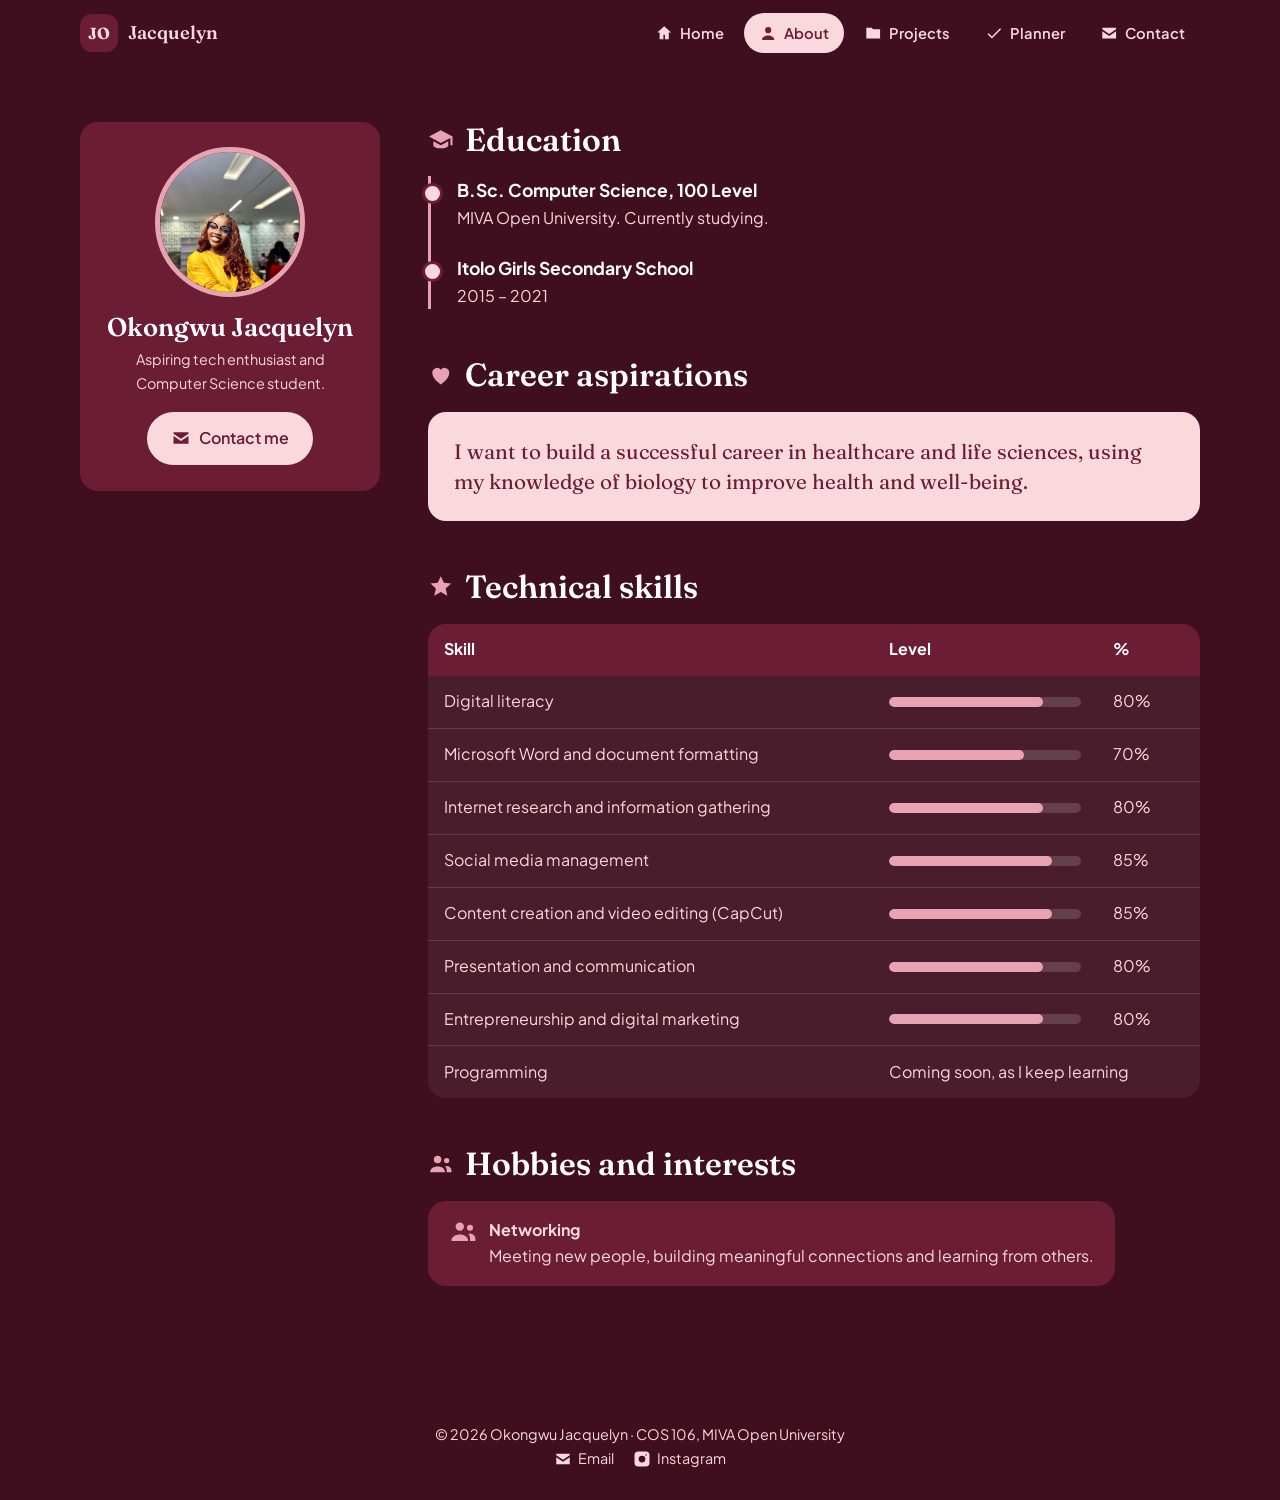
==== about.html @ 9e1f43c0 "Add files via upload" ====
<!DOCTYPE html>
<html lang="en"><head><meta charset="UTF-8"><meta name="viewport" content="width=device-width,initial-scale=1">
<title>About | Okongwu Jacquelyn</title>
<link rel="preconnect" href="https://fonts.googleapis.com"><link rel="preconnect" href="https://fonts.gstatic.com" crossorigin>
<link href="https://fonts.googleapis.com/css2?family=Fraunces:wght@500;600&family=Plus+Jakarta+Sans:wght@400;600&display=swap" rel="stylesheet">
<link rel="stylesheet" href="css/style.css"></head>
<body class="about">
<header class="nav"><div class="wrap"><a class="logo" href="index.html"><b>JO</b>Jacquelyn</a>
<button class="menu-btn" aria-label="Menu" aria-expanded="false"><svg class="ic"><use href="#i-list"/></svg></button>
<nav aria-label="Main"><ul><li><a href="index.html"><svg class="ic"><use href="#i-home"/></svg>Home</a></li><li><a href="about.html" aria-current="page"><svg class="ic"><use href="#i-user"/></svg>About</a></li><li><a href="projects.html"><svg class="ic"><use href="#i-folder"/></svg>Projects</a></li><li><a href="planner.html"><svg class="ic"><use href="#i-check"/></svg>Planner</a></li><li><a href="contact.html"><svg class="ic"><use href="#i-mail"/></svg>Contact</a></li></ul></nav></div></header>
<main>
<div class="wrap about-grid"><aside class="side"><img src="images/jacquelyn.jpeg" alt="Okongwu Jacquelyn"><h1>Okongwu Jacquelyn</h1><p>Aspiring tech enthusiast and Computer Science student.</p><a class="btn alt" href="contact.html"><svg class="ic"><use href="#i-mail"/></svg>Contact me</a></aside>
<div>
<section><h2><svg class="ic"><use href="#i-cap"/></svg>Education</h2><ol class="tl">
<li><strong>B.Sc. Computer Science, 100 Level</strong>MIVA Open University. Currently studying.</li>
<li><strong>Itolo Girls Secondary School</strong>2015 – 2021</li></ol></section>
<section><h2><svg class="ic"><use href="#i-heart"/></svg>Career aspirations</h2><p class="quote">I want to build a successful career in healthcare and life sciences, using my knowledge of biology to improve health and well-being.</p></section>
<section><h2><svg class="ic"><use href="#i-star"/></svg>Technical skills</h2>
<table class="tbl"><caption class="sr" style="position:absolute;left:-9999px">Skills and proficiency</caption><thead><tr><th scope="col">Skill</th><th scope="col">Level</th><th scope="col">%</th></tr></thead><tbody><tr><td>Digital literacy</td><td><div class="bar" role="img" aria-label="80 percent"><i data-w="80"></i></div></td><td>80%</td></tr><tr><td>Microsoft Word and document formatting</td><td><div class="bar" role="img" aria-label="70 percent"><i data-w="70"></i></div></td><td>70%</td></tr><tr><td>Internet research and information gathering</td><td><div class="bar" role="img" aria-label="80 percent"><i data-w="80"></i></div></td><td>80%</td></tr><tr><td>Social media management</td><td><div class="bar" role="img" aria-label="85 percent"><i data-w="85"></i></div></td><td>85%</td></tr><tr><td>Content creation and video editing (CapCut)</td><td><div class="bar" role="img" aria-label="85 percent"><i data-w="85"></i></div></td><td>85%</td></tr><tr><td>Presentation and communication</td><td><div class="bar" role="img" aria-label="80 percent"><i data-w="80"></i></div></td><td>80%</td></tr><tr><td>Entrepreneurship and digital marketing</td><td><div class="bar" role="img" aria-label="80 percent"><i data-w="80"></i></div></td><td>80%</td></tr>
<tr><td>Programming</td><td colspan="2">Coming soon, as I keep learning</td></tr></tbody></table></section>
<section><h2><svg class="ic"><use href="#i-users"/></svg>Hobbies and interests</h2><ul class="hob"><li><svg class="ic"><use href="#i-users"/></svg><div><strong>Networking</strong><br>Meeting new people, building meaningful connections and learning from others.</div></li></ul></section>
</div></div></main>
<footer class="foot"><p>&copy; 2026 Okongwu Jacquelyn · COS 106, MIVA Open University</p>
<p><a href="mailto:j.okongwu0337@miva.edu.ng"><svg class="ic"><use href="#i-mail"/></svg>Email</a><a href="https://instagram.com/Jackie_zinny"><svg class="ic"><use href="#i-insta"/></svg>Instagram</a></p></footer>
<script src="js/main.js"></script></body></html>
---- css/style.css ----
:root{--wine:#6B1D34;--deep:#3F0F20;--blush:#F9D9DE;--mist:#FFF1F3;--rose:#E8A3B3;--ink:#2A1119;--r:18px}
*{box-sizing:border-box;margin:0;padding:0}
html{scroll-behavior:smooth}
body{font-family:'Plus Jakarta Sans',system-ui,sans-serif;color:var(--ink);line-height:1.65;background:var(--mist)}
h1,h2,h3{font-family:'Fraunces',Georgia,serif;line-height:1.1;font-weight:600}
img,svg{max-width:100%;display:block}
a{color:inherit}
.ic{width:1.25em;height:1.25em;fill:currentColor;flex:none}
:focus-visible{outline:3px solid var(--rose);outline-offset:3px}
.wrap{width:min(1120px,92%);margin-inline:auto}
.btn{display:inline-flex;align-items:center;gap:.5rem;padding:.85rem 1.5rem;border-radius:99px;background:var(--wine);color:#fff;font-weight:600;text-decoration:none;border:0;cursor:pointer;font:inherit;font-weight:600;transition:transform .2s,background .2s}
.btn:hover{background:var(--deep);transform:translateY(-2px)}
.btn.alt{background:var(--blush);color:var(--wine)}
/* nav */
header.nav{position:sticky;top:0;z-index:20;background:rgba(255,241,243,.92);backdrop-filter:blur(10px)}
.nav .wrap{display:flex;align-items:center;justify-content:space-between;padding:.8rem 0}
.logo{display:flex;align-items:center;gap:.6rem;font-family:'Fraunces',serif;font-weight:600;font-size:1.15rem;text-decoration:none;color:var(--wine)}
.logo b{display:grid;place-items:center;width:38px;height:38px;border-radius:12px;background:var(--wine);color:var(--blush);font-size:1rem}
.nav ul{display:flex;gap:.3rem;list-style:none}
.nav ul a{display:flex;align-items:center;gap:.4rem;padding:.5rem .95rem;border-radius:99px;text-decoration:none;font-weight:600;font-size:.92rem;color:var(--wine);transition:background .2s,color .2s}
.nav ul a:hover{background:var(--blush)}
.nav ul a[aria-current=page]{background:var(--wine);color:#fff}
.menu-btn{display:none;background:var(--wine);color:#fff;border:0;border-radius:12px;width:42px;height:42px;cursor:pointer}
footer.foot{background:var(--deep);color:var(--blush);padding:1.6rem 0;text-align:center;font-size:.9rem}
footer.foot a{display:inline-flex;gap:.4rem;align-items:center;margin:0 .6rem;text-decoration:none}
@media(max-width:760px){.menu-btn{display:grid;place-items:center}.nav ul{display:none;position:absolute;top:100%;left:0;right:0;flex-direction:column;background:var(--mist);padding:.8rem 4%;box-shadow:0 14px 24px rgba(63,15,32,.15)}.nav ul.open{display:flex}}
@media(prefers-reduced-motion:reduce){.chip{animation:none}}

/* ===== HOME: blush hero with arch portrait ===== */
.home{background:linear-gradient(160deg,#FFF1F3 40%,#F9D9DE)}
.hero{display:grid;grid-template-columns:1.1fr .9fr;gap:3rem;align-items:center;padding:4rem 0 3rem}
.hero h1{font-size:clamp(2.6rem,6vw,4.8rem);color:var(--wine);margin:.8rem 0 1.2rem}
.hero p{max-width:52ch;font-size:1.08rem}
.pill{display:inline-flex;gap:.5rem;align-items:center;background:#fff;color:var(--wine);padding:.4rem 1rem;border-radius:99px;font-weight:600;font-size:.9rem}
.cta{display:flex;gap:.8rem;flex-wrap:wrap;margin-top:1.8rem}
.arch{position:relative;justify-self:center;width:min(380px,85%)}
.arch::before{content:"";position:absolute;inset:-18px -18px 18px 18px;background:var(--wine);border-radius:999px 999px 28px 28px}
.arch img{position:relative;width:100%;aspect-ratio:4/5;object-fit:cover;object-position:50% 25%;border-radius:999px 999px 28px 28px;animation:rise 1s ease both}
@keyframes rise{from{opacity:0;transform:translateY(24px)}to{opacity:1;transform:none}}
.chip{position:absolute;z-index:2;background:#fff;color:var(--wine);padding:.5rem .9rem;border-radius:14px;font-weight:600;font-size:.85rem;display:flex;gap:.4rem;align-items:center;box-shadow:0 10px 24px rgba(107,29,52,.18);animation:float 4s ease-in-out infinite}
.chip.a{left:-34px;bottom:90px}.chip.b{right:-24px;top:50px;animation-delay:1.5s}
@keyframes float{50%{transform:translateY(-8px)}}
.about-strip{background:var(--wine);color:var(--blush);border-radius:var(--r);padding:2.4rem;display:grid;grid-template-columns:1fr auto;gap:2rem;align-items:center}
.about-strip h2{color:#fff;margin-bottom:.6rem}
.audio-box{background:rgba(255,255,255,.12);border-radius:14px;padding:1rem;font-size:.85rem}
.audio-box audio{margin-top:.4rem;width:100%;max-width:260px}
.tiles{display:grid;grid-template-columns:repeat(auto-fit,minmax(200px,1fr));gap:1rem;padding:2.5rem 0 4rem}
.tile{background:#fff;border-radius:var(--r);padding:1.4rem;text-decoration:none;display:grid;gap:.5rem;transition:transform .25s,background .25s}
.tile:hover{transform:translateY(-6px);background:var(--blush)}
.tile .ic{width:2.2rem;height:2.2rem;color:var(--wine)}
.tile h3{font-size:1.2rem;color:var(--wine)}
@media(max-width:820px){.hero{grid-template-columns:1fr;padding-top:2rem}.arch{order:-1}.about-strip{grid-template-columns:1fr}}

/* ===== ABOUT: wine sidebar + timeline ===== */
.about{background:var(--deep);color:var(--blush)}
.about header.nav{background:rgba(63,15,32,.92)}
.about .logo,.about .nav ul a{color:var(--blush)}
.about .nav ul a:hover{background:rgba(255,255,255,.12)}
.about .nav ul a[aria-current=page]{background:var(--blush);color:var(--wine)}
.about .menu-btn{background:var(--blush);color:var(--wine)}
@media(max-width:760px){.about .nav ul{background:var(--deep)}}
.about-grid{display:grid;grid-template-columns:300px 1fr;gap:3rem;padding:3.5rem 0 4rem;align-items:start}
.side{position:sticky;top:90px;background:var(--wine);border-radius:var(--r);padding:1.6rem;text-align:center}
.side img{width:150px;height:150px;border-radius:50%;object-fit:cover;object-position:50% 20%;margin:0 auto 1rem;border:5px solid var(--rose)}
.side h1{font-size:1.6rem;color:#fff}
.side p{font-size:.9rem;margin:.4rem 0 1rem}
.about section{margin-bottom:3rem}
.about h2{font-size:2rem;color:#fff;display:flex;gap:.7rem;align-items:center;margin-bottom:1.2rem}
.about h2 .ic{color:var(--rose);width:1.6rem;height:1.6rem}
.tl{list-style:none;border-left:3px solid var(--rose);padding-left:1.6rem}
.tl li{position:relative;margin-bottom:1.4rem}
.tl li::before{content:"";position:absolute;left:calc(-1.6rem - 9px);top:.45rem;width:15px;height:15px;border-radius:50%;background:var(--blush);border:3px solid var(--wine)}
.tl strong{color:#fff;font-size:1.1rem;display:block}
.quote{background:var(--blush);color:var(--wine);padding:1.6rem;border-radius:var(--r);font-family:'Fraunces',serif;font-size:1.3rem;line-height:1.4}
.tbl{width:100%;border-collapse:collapse;background:rgba(255,255,255,.06);border-radius:var(--r);overflow:hidden}
.tbl th,.tbl td{padding:.8rem 1rem;text-align:left}
.tbl th{background:var(--wine);color:#fff}
.tbl tr+tr td{border-top:1px solid rgba(249,217,222,.15)}
.bar{height:10px;background:rgba(255,255,255,.15);border-radius:9px;overflow:hidden;min-width:120px}
.bar i{display:block;height:100%;background:var(--rose);border-radius:9px;width:0;transition:width 1.2s ease}
.hob{display:flex;gap:1rem;flex-wrap:wrap;list-style:none}
.hob li{background:var(--wine);border-radius:var(--r);padding:1rem 1.3rem;display:flex;gap:.7rem}
.hob .ic{color:var(--rose);width:1.8rem;height:1.8rem}
@media(max-width:860px){.about-grid{grid-template-columns:1fr}.side{position:static}}

/* ===== PROJECTS: alternating showcase on white ===== */
.projects{background:#fff}
.ph{padding:4rem 0 1rem;text-align:center}
.ph h1{font-size:clamp(2.4rem,5vw,4rem);color:var(--wine)}
.ph p{max-width:55ch;margin:1rem auto 0}
.proj{display:grid;grid-template-columns:1.1fr 1fr;gap:3rem;align-items:center;padding:3rem 0}
.proj:nth-of-type(even) .shot{order:2}
.shot{background:var(--blush);border-radius:28px;padding:1.2rem;transition:transform .3s}
.shot:hover{transform:rotate(-1.5deg) scale(1.02)}
.shot img{border-radius:16px;width:100%}
.proj h2{font-size:2.1rem;color:var(--wine);margin:.6rem 0}
.tags{display:flex;gap:.5rem;flex-wrap:wrap;list-style:none;margin:1rem 0 1.4rem}
.tags li{background:var(--mist);color:var(--wine);border:2px solid var(--blush);padding:.25rem .8rem;border-radius:99px;font-size:.82rem;font-weight:600}
.links{display:flex;gap:.7rem;flex-wrap:wrap}
@media(max-width:820px){.proj{grid-template-columns:1fr;gap:1.4rem}.proj:nth-of-type(even) .shot{order:0}}

/* ===== PLANNER: app dashboard ===== */
.planner{background:#F4E4E8}
.dash{display:grid;grid-template-columns:260px 1fr;gap:1.5rem;padding:2.5rem 0 4rem;align-items:start}
.panel{background:#fff;border-radius:var(--r);padding:1.4rem}
.stat{display:flex;align-items:center;gap:.8rem;padding:.8rem 0;border-bottom:1px solid var(--blush)}
.stat:last-of-type{border:0}
.stat .ic{width:2.4rem;height:2.4rem;padding:.55rem;background:var(--blush);color:var(--wine);border-radius:12px}
.stat b{font-family:'Fraunces',serif;font-size:1.6rem;color:var(--wine);display:block;line-height:1}
.filters{display:grid;gap:.4rem;margin-top:1rem}
.filters button{padding:.6rem 1rem;border:0;border-radius:12px;background:var(--mist);color:var(--wine);font:inherit;font-weight:600;text-align:left;cursor:pointer}
.filters button.on{background:var(--wine);color:#fff}
.add{display:grid;grid-template-columns:1fr 150px 130px auto;gap:.6rem;margin-bottom:1.2rem}
.add input,.add select{padding:.8rem 1rem;border:2px solid var(--blush);border-radius:12px;font:inherit;background:var(--mist);min-width:0}
.add input:focus,.add select:focus{border-color:var(--wine);outline:0}
.tasks{list-style:none;display:grid;gap:.6rem}
.task{display:flex;align-items:center;gap:.8rem;padding:.85rem 1rem;background:var(--mist);border-radius:14px;border-left:6px solid var(--rose);animation:rise .35s ease both}
.task.high{border-color:var(--wine)}.task.low{border-color:var(--blush)}
.task input{width:20px;height:20px;accent-color:var(--wine)}
.task span{flex:1}.task small{display:block;color:#8a5a68}
.task.done span{text-decoration:line-through;opacity:.5}
.task button{background:none;border:0;color:var(--wine);cursor:pointer;padding:.4rem;border-radius:8px}
.task button:hover{background:var(--blush)}
.empty{text-align:center;padding:2rem;color:#8a5a68}
.err{color:#b3123f;font-size:.85rem;min-height:1.2em}
.sched{margin-top:1.5rem;width:100%;border-collapse:collapse;font-size:.88rem}
.sched th,.sched td{padding:.55rem;border:1px solid var(--blush);text-align:center}
.sched th{background:var(--wine);color:#fff}
@media(max-width:860px){.dash{grid-template-columns:1fr}.add{grid-template-columns:1fr 1fr}.add input:first-child{grid-column:1/-1}}

/* ===== CONTACT: split screen ===== */
.contact{background:var(--blush)}
.split{display:grid;grid-template-columns:.85fr 1.15fr;min-height:calc(100vh - 140px)}
.info{background:var(--wine);color:var(--blush);padding:4rem 12%;display:flex;flex-direction:column;justify-content:center;gap:1.4rem}
.info h1{font-size:clamp(2.2rem,4vw,3.4rem);color:#fff}
.info a{display:flex;gap:.9rem;align-items:center;text-decoration:none;word-break:break-all}
.info a .ic{width:2.6rem;height:2.6rem;padding:.65rem;background:var(--deep);border-radius:50%}
.form-side{padding:4rem 10%;display:flex;align-items:center}
form{width:100%;background:#fff;border-radius:28px;padding:2.2rem;display:grid;gap:1rem}
label{font-weight:600;color:var(--wine);display:grid;gap:.35rem}
form input,form textarea{padding:.85rem 1rem;border:2px solid var(--blush);border-radius:14px;font:inherit;background:var(--mist);width:100%}
form input:focus,form textarea:focus{border-color:var(--wine);outline:0}
form .bad{border-color:#b3123f}
#ok{background:var(--mist);color:var(--wine);border-radius:14px;padding:1rem;font-weight:600;display:none}
@media(max-width:860px){.split{grid-template-columns:1fr}.info{padding:3rem 6%}.form-side{padding:2rem 4%}}

/* ===== Animations and transitions ===== */
@keyframes fade{from{opacity:0}to{opacity:1}}
@keyframes slideIn{from{opacity:0;transform:translateX(-40px)}to{opacity:1;transform:none}}
@keyframes pop{from{opacity:0;transform:scale(.9) translateY(20px)}to{opacity:1;transform:none}}
body{animation:fade .8s ease both}
.hero>div:first-child>*,.ph>*,.info>*,.side{animation:slideIn .8s ease both}
.hero>div:first-child>*:nth-child(2),.ph>*:nth-child(2),.info>*:nth-child(2){animation-delay:.15s}
.hero>div:first-child>*:nth-child(3),.info>*:nth-child(3){animation-delay:.3s}
.hero>div:first-child>*:nth-child(4),.info>*:nth-child(4){animation-delay:.45s}
.tile,.proj,.panel,form,.hob li,.tl li{animation:pop .7s ease both}
.tile:nth-child(2),.tl li:nth-child(2){animation-delay:.15s}.tile:nth-child(3){animation-delay:.3s}.tile:nth-child(4){animation-delay:.45s}
.proj:nth-of-type(2){animation-delay:.2s}.proj:nth-of-type(3){animation-delay:.4s}
.tile .ic,.stat .ic,.hob .ic{transition:transform .3s}
.tile:hover .ic,.stat:hover .ic{transform:rotate(-10deg) scale(1.2)}
.task{transition:transform .2s,box-shadow .2s}.task:hover{transform:translateX(6px);box-shadow:0 6px 16px rgba(107,29,52,.12)}
.filters button,.logo b,.info a .ic,footer.foot a{transition:all .25s}
.filters button:hover{background:var(--blush)}.logo:hover b{transform:rotate(-8deg)}
.info a:hover .ic{background:var(--rose);color:var(--wine);transform:scale(1.1)}
footer.foot a:hover{color:#fff;transform:translateY(-2px)}
form input,form textarea,.add input,.add select{transition:border-color .25s,box-shadow .25s}
form input:focus,form textarea:focus,.add input:focus{box-shadow:0 0 0 4px rgba(232,163,179,.4)}
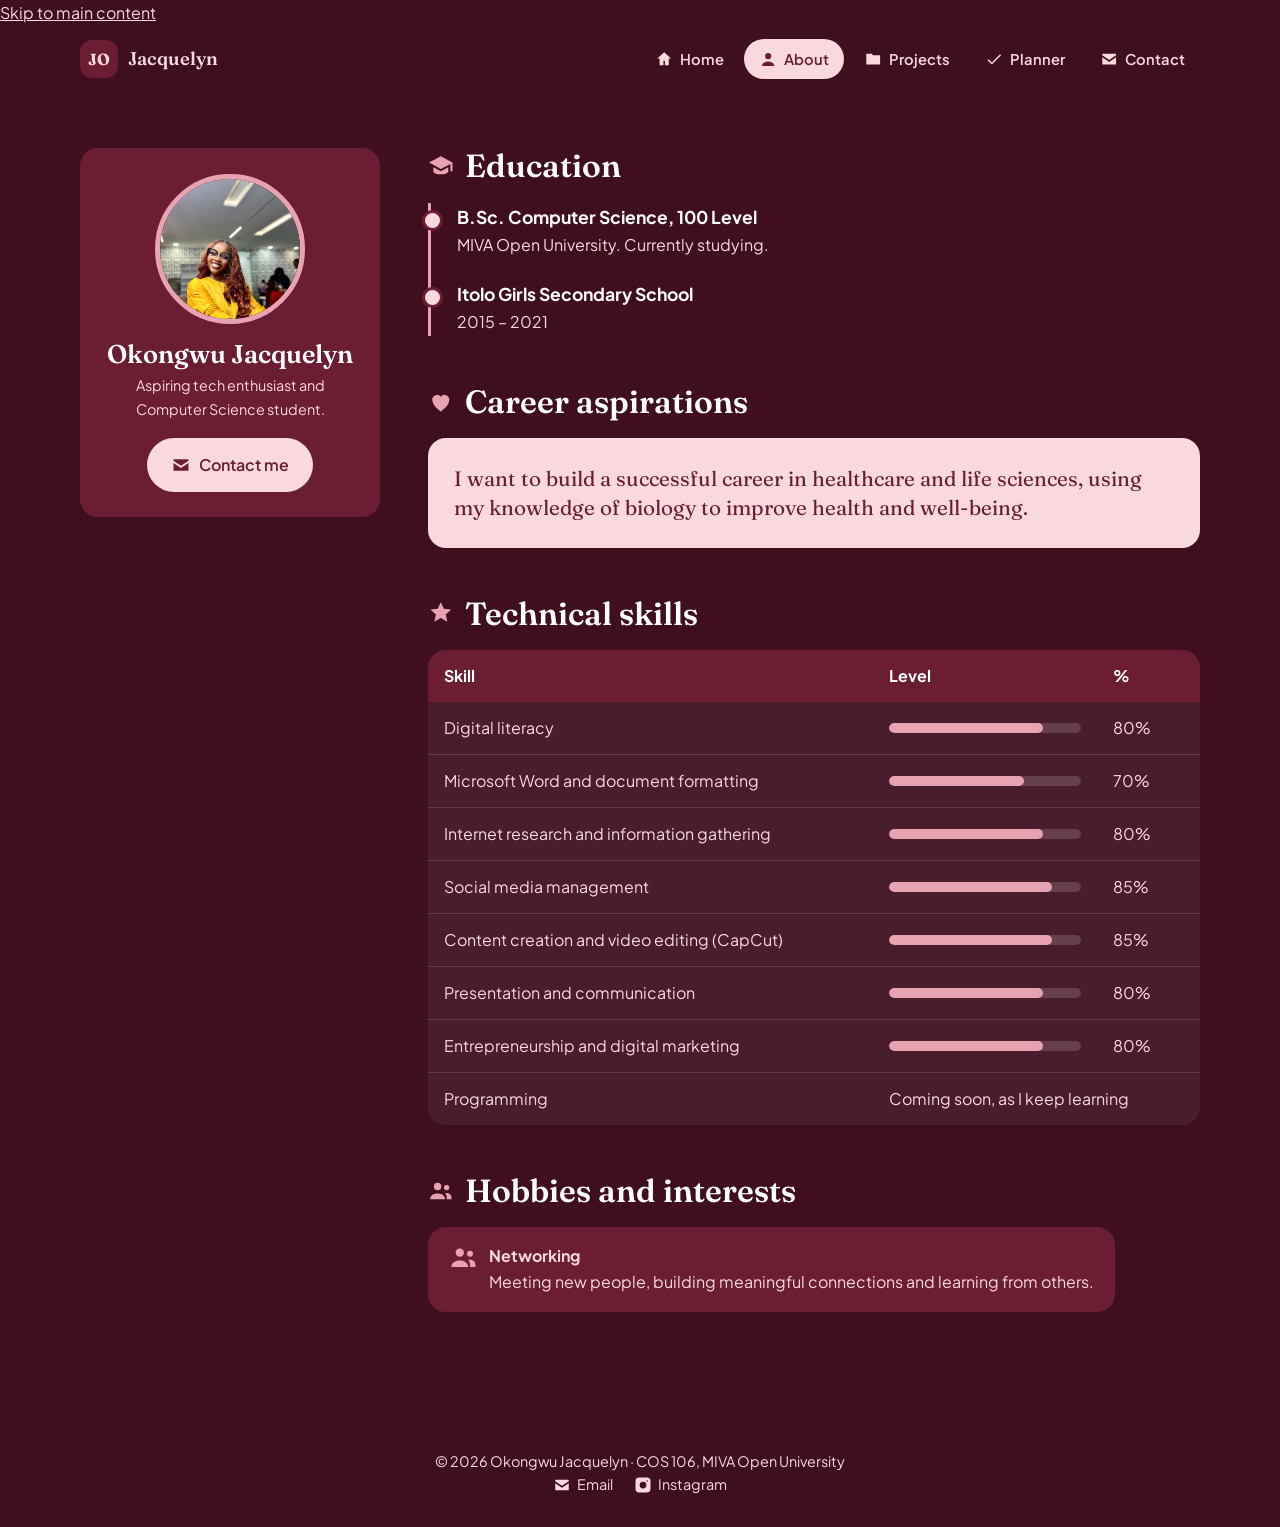
==== commit 0fbaa8e8: "about.html" ====
--- a/about.html
+++ b/about.html
@@ -1,25 +1,132 @@
 <!DOCTYPE html>
-<html lang="en"><head><meta charset="UTF-8"><meta name="viewport" content="width=device-width,initial-scale=1">
-<title>About | Okongwu Jacquelyn</title>
-<link rel="preconnect" href="https://fonts.googleapis.com"><link rel="preconnect" href="https://fonts.gstatic.com" crossorigin>
-<link href="https://fonts.googleapis.com/css2?family=Fraunces:wght@500;600&family=Plus+Jakarta+Sans:wght@400;600&display=swap" rel="stylesheet">
-<link rel="stylesheet" href="css/style.css"></head>
+<html lang="en">
+<head>
+  <meta charset="UTF-8">
+  <meta name="viewport" content="width=device-width, initial-scale=1.0">
+  <title>About | Okongwu Jacquelyn</title>
+  <meta name="description" content="About Okongwu Jacquelyn: education, career aspirations, technical skills and interests of a Computer Science student at MIVA Open University.">
+  <meta name="theme-color" content="#0a0c1b">
+  <link rel="icon" href="favicon.svg" type="image/svg+xml">
+  <link rel="preconnect" href="https://fonts.googleapis.com">
+  <link rel="preconnect" href="https://fonts.gstatic.com" crossorigin>
+  <link rel="stylesheet" href="https://fonts.googleapis.com/css2?family=Fraunces:wght@500;600&family=Plus+Jakarta+Sans:wght@400;600&display=swap">
+  <link rel="stylesheet" href="css/style.css">
+  <script>
+    document.documentElement.classList.add("js");
+    try {
+      var saved = localStorage.getItem("theme");
+      var theme = saved ? JSON.parse(saved) : (matchMedia("(prefers-color-scheme: light)").matches ? "light" : "dark");
+      document.documentElement.dataset.theme = theme;
+    } catch (e) { document.documentElement.dataset.theme = "dark"; }
+  </script>
+  <script src="js/main.js" defer></script>
+</head>
 <body class="about">
-<header class="nav"><div class="wrap"><a class="logo" href="index.html"><b>JO</b>Jacquelyn</a>
-<button class="menu-btn" aria-label="Menu" aria-expanded="false"><svg class="ic"><use href="#i-list"/></svg></button>
-<nav aria-label="Main"><ul><li><a href="index.html"><svg class="ic"><use href="#i-home"/></svg>Home</a></li><li><a href="about.html" aria-current="page"><svg class="ic"><use href="#i-user"/></svg>About</a></li><li><a href="projects.html"><svg class="ic"><use href="#i-folder"/></svg>Projects</a></li><li><a href="planner.html"><svg class="ic"><use href="#i-check"/></svg>Planner</a></li><li><a href="contact.html"><svg class="ic"><use href="#i-mail"/></svg>Contact</a></li></ul></nav></div></header>
-<main>
-<div class="wrap about-grid"><aside class="side"><img src="images/jacquelyn.jpeg" alt="Okongwu Jacquelyn"><h1>Okongwu Jacquelyn</h1><p>Aspiring tech enthusiast and Computer Science student.</p><a class="btn alt" href="contact.html"><svg class="ic"><use href="#i-mail"/></svg>Contact me</a></aside>
-<div>
-<section><h2><svg class="ic"><use href="#i-cap"/></svg>Education</h2><ol class="tl">
-<li><strong>B.Sc. Computer Science, 100 Level</strong>MIVA Open University. Currently studying.</li>
-<li><strong>Itolo Girls Secondary School</strong>2015 – 2021</li></ol></section>
-<section><h2><svg class="ic"><use href="#i-heart"/></svg>Career aspirations</h2><p class="quote">I want to build a successful career in healthcare and life sciences, using my knowledge of biology to improve health and well-being.</p></section>
-<section><h2><svg class="ic"><use href="#i-star"/></svg>Technical skills</h2>
-<table class="tbl"><caption class="sr" style="position:absolute;left:-9999px">Skills and proficiency</caption><thead><tr><th scope="col">Skill</th><th scope="col">Level</th><th scope="col">%</th></tr></thead><tbody><tr><td>Digital literacy</td><td><div class="bar" role="img" aria-label="80 percent"><i data-w="80"></i></div></td><td>80%</td></tr><tr><td>Microsoft Word and document formatting</td><td><div class="bar" role="img" aria-label="70 percent"><i data-w="70"></i></div></td><td>70%</td></tr><tr><td>Internet research and information gathering</td><td><div class="bar" role="img" aria-label="80 percent"><i data-w="80"></i></div></td><td>80%</td></tr><tr><td>Social media management</td><td><div class="bar" role="img" aria-label="85 percent"><i data-w="85"></i></div></td><td>85%</td></tr><tr><td>Content creation and video editing (CapCut)</td><td><div class="bar" role="img" aria-label="85 percent"><i data-w="85"></i></div></td><td>85%</td></tr><tr><td>Presentation and communication</td><td><div class="bar" role="img" aria-label="80 percent"><i data-w="80"></i></div></td><td>80%</td></tr><tr><td>Entrepreneurship and digital marketing</td><td><div class="bar" role="img" aria-label="80 percent"><i data-w="80"></i></div></td><td>80%</td></tr>
-<tr><td>Programming</td><td colspan="2">Coming soon, as I keep learning</td></tr></tbody></table></section>
-<section><h2><svg class="ic"><use href="#i-users"/></svg>Hobbies and interests</h2><ul class="hob"><li><svg class="ic"><use href="#i-users"/></svg><div><strong>Networking</strong><br>Meeting new people, building meaningful connections and learning from others.</div></li></ul></section>
-</div></div></main>
-<footer class="foot"><p>&copy; 2026 Okongwu Jacquelyn · COS 106, MIVA Open University</p>
-<p><a href="mailto:j.okongwu0337@miva.edu.ng"><svg class="ic"><use href="#i-mail"/></svg>Email</a><a href="https://instagram.com/Jackie_zinny"><svg class="ic"><use href="#i-insta"/></svg>Instagram</a></p></footer>
-<script src="js/main.js"></script></body></html>+
+  <svg xmlns="http://www.w3.org/2000/svg" style="display:none" aria-hidden="true">
+    <symbol id="i-list" viewBox="0 0 24 24"><path d="M3 6h18M3 12h18M3 18h18" fill="none" stroke="currentColor" stroke-width="2" stroke-linecap="round"/></symbol>
+    <symbol id="i-home" viewBox="0 0 24 24"><path d="M3 11l9-8 9 8v10h-6v-6H9v6H3z" fill="none" stroke="currentColor" stroke-width="2" stroke-linejoin="round"/></symbol>
+    <symbol id="i-user" viewBox="0 0 24 24"><circle cx="12" cy="8" r="4" fill="none" stroke="currentColor" stroke-width="2"/><path d="M4 21c0-4 4-6 8-6s8 2 8 6" fill="none" stroke="currentColor" stroke-width="2"/></symbol>
+    <symbol id="i-users" viewBox="0 0 24 24"><circle cx="9" cy="8" r="3.5" fill="none" stroke="currentColor" stroke-width="2"/><path d="M2 20c0-3.5 3-5.5 7-5.5s7 2 7 5.5" fill="none" stroke="currentColor" stroke-width="2" stroke-linecap="round"/><circle cx="17" cy="9" r="2.5" fill="none" stroke="currentColor" stroke-width="2"/><path d="M17 14.5c3 0 5 1.5 5 4" fill="none" stroke="currentColor" stroke-width="2" stroke-linecap="round"/></symbol>
+    <symbol id="i-folder" viewBox="0 0 24 24"><path d="M3 6h7l2 2h9v11H3z" fill="none" stroke="currentColor" stroke-width="2" stroke-linejoin="round"/></symbol>
+    <symbol id="i-check" viewBox="0 0 24 24"><path d="M4 12l5 5L20 6" fill="none" stroke="currentColor" stroke-width="2" stroke-linecap="round" stroke-linejoin="round"/></symbol>
+    <symbol id="i-mail" viewBox="0 0 24 24"><rect x="3" y="5" width="18" height="14" rx="2" fill="none" stroke="currentColor" stroke-width="2"/><path d="M3 7l9 6 9-6" fill="none" stroke="currentColor" stroke-width="2"/></symbol>
+    <symbol id="i-heart" viewBox="0 0 24 24"><path d="M12 21s-8-5.2-8-11a4.5 4.5 0 0 1 8-2.8A4.5 4.5 0 0 1 20 10c0 5.8-8 11-8 11z" fill="none" stroke="currentColor" stroke-width="2" stroke-linejoin="round"/></symbol>
+    <symbol id="i-star" viewBox="0 0 24 24"><path d="M12 3l2.7 5.6 6.1.9-4.4 4.3 1 6.1L12 17l-5.4 2.9 1-6.1L3.2 9.5l6.1-.9z" fill="none" stroke="currentColor" stroke-width="2" stroke-linejoin="round"/></symbol>
+    <symbol id="i-cap" viewBox="0 0 24 24"><path d="M2 9l10-5 10 5-10 5z M6 11.5V16c0 1.5 3 3 6 3s6-1.5 6-3v-4.5" fill="none" stroke="currentColor" stroke-width="2" stroke-linejoin="round"/></symbol>
+    <symbol id="i-insta" viewBox="0 0 24 24"><rect x="3" y="3" width="18" height="18" rx="5" fill="none" stroke="currentColor" stroke-width="2"/><circle cx="12" cy="12" r="4" fill="none" stroke="currentColor" stroke-width="2"/><circle cx="17.5" cy="6.5" r="1" fill="currentColor"/></symbol>
+  </svg>
+
+  <a class="skip-link" href="#main">Skip to main content</a>
+  <div class="scroll-progress" aria-hidden="true"></div>
+  <div class="bg-grid" aria-hidden="true"></div>
+
+  <header class="nav">
+    <div class="wrap">
+      <a class="logo" href="index.html" aria-label="Okongwu Jacquelyn, home"><b>JO</b>Jacquelyn</a>
+
+      <button class="menu-btn" aria-label="Menu" aria-expanded="false">
+        <svg class="ic"><use href="#i-list"/></svg>
+      </button>
+
+      <nav aria-label="Main">
+        <ul>
+          <li><a href="index.html"><svg class="ic"><use href="#i-home"/></svg>Home</a></li>
+          <li><a href="about.html" aria-current="page"><svg class="ic"><use href="#i-user"/></svg>About</a></li>
+          <li><a href="projects.html"><svg class="ic"><use href="#i-folder"/></svg>Projects</a></li>
+          <li><a href="planner.html"><svg class="ic"><use href="#i-check"/></svg>Planner</a></li>
+          <li><a href="contact.html"><svg class="ic"><use href="#i-mail"/></svg>Contact</a></li>
+        </ul>
+      </nav>
+    </div>
+  </header>
+
+  <main id="main">
+    <div class="wrap about-grid">
+
+      <aside class="side">
+        <img src="images/jacquelyn.jpeg" alt="Okongwu Jacquelyn">
+        <h1>Okongwu Jacquelyn</h1>
+        <p>Aspiring tech enthusiast and Computer Science student.</p>
+        <a class="btn alt" href="contact.html"><svg class="ic"><use href="#i-mail"/></svg>Contact me</a>
+      </aside>
+
+      <div>
+
+        <section>
+          <h2><svg class="ic"><use href="#i-cap"/></svg>Education</h2>
+          <ol class="tl">
+            <li><strong>B.Sc. Computer Science, 100 Level</strong>MIVA Open University. Currently studying.</li>
+            <li><strong>Itolo Girls Secondary School</strong>2015 – 2021</li>
+          </ol>
+        </section>
+
+        <section>
+          <h2><svg class="ic"><use href="#i-heart"/></svg>Career aspirations</h2>
+          <p class="quote">I want to build a successful career in healthcare and life sciences, using my knowledge of biology to improve health and well-being.</p>
+        </section>
+
+        <section>
+          <h2><svg class="ic"><use href="#i-star"/></svg>Technical skills</h2>
+          <table class="tbl">
+            <caption class="sr" style="position:absolute;left:-9999px">Skills and proficiency</caption>
+            <thead>
+              <tr><th scope="col">Skill</th><th scope="col">Level</th><th scope="col">%</th></tr>
+            </thead>
+            <tbody>
+              <tr><td>Digital literacy</td><td><div class="bar" role="img" aria-label="80 percent"><i data-w="80"></i></div></td><td>80%</td></tr>
+              <tr><td>Microsoft Word and document formatting</td><td><div class="bar" role="img" aria-label="70 percent"><i data-w="70"></i></div></td><td>70%</td></tr>
+              <tr><td>Internet research and information gathering</td><td><div class="bar" role="img" aria-label="80 percent"><i data-w="80"></i></div></td><td>80%</td></tr>
+              <tr><td>Social media management</td><td><div class="bar" role="img" aria-label="85 percent"><i data-w="85"></i></div></td><td>85%</td></tr>
+              <tr><td>Content creation and video editing (CapCut)</td><td><div class="bar" role="img" aria-label="85 percent"><i data-w="85"></i></div></td><td>85%</td></tr>
+              <tr><td>Presentation and communication</td><td><div class="bar" role="img" aria-label="80 percent"><i data-w="80"></i></div></td><td>80%</td></tr>
+              <tr><td>Entrepreneurship and digital marketing</td><td><div class="bar" role="img" aria-label="80 percent"><i data-w="80"></i></div></td><td>80%</td></tr>
+              <tr><td>Programming</td><td colspan="2">Coming soon, as I keep learning</td></tr>
+            </tbody>
+          </table>
+        </section>
+
+        <section>
+          <h2><svg class="ic"><use href="#i-users"/></svg>Hobbies and interests</h2>
+          <ul class="hob">
+            <li>
+              <svg class="ic"><use href="#i-users"/></svg>
+              <div><strong>Networking</strong><br>Meeting new people, building meaningful connections and learning from others.</div>
+            </li>
+          </ul>
+        </section>
+
+      </div>
+    </div>
+  </main>
+
+  <footer class="foot">
+    <p>&copy; 2026 Okongwu Jacquelyn · COS 106, MIVA Open University</p>
+    <p>
+      <a href="mailto:j.okongwu0337@miva.edu.ng"><svg class="ic"><use href="#i-mail"/></svg>Email</a>
+      <a href="https://instagram.com/Jackie_zinny"><svg class="ic"><use href="#i-insta"/></svg>Instagram</a>
+    </p>
+  </footer>
+
+</body>
+</html>
